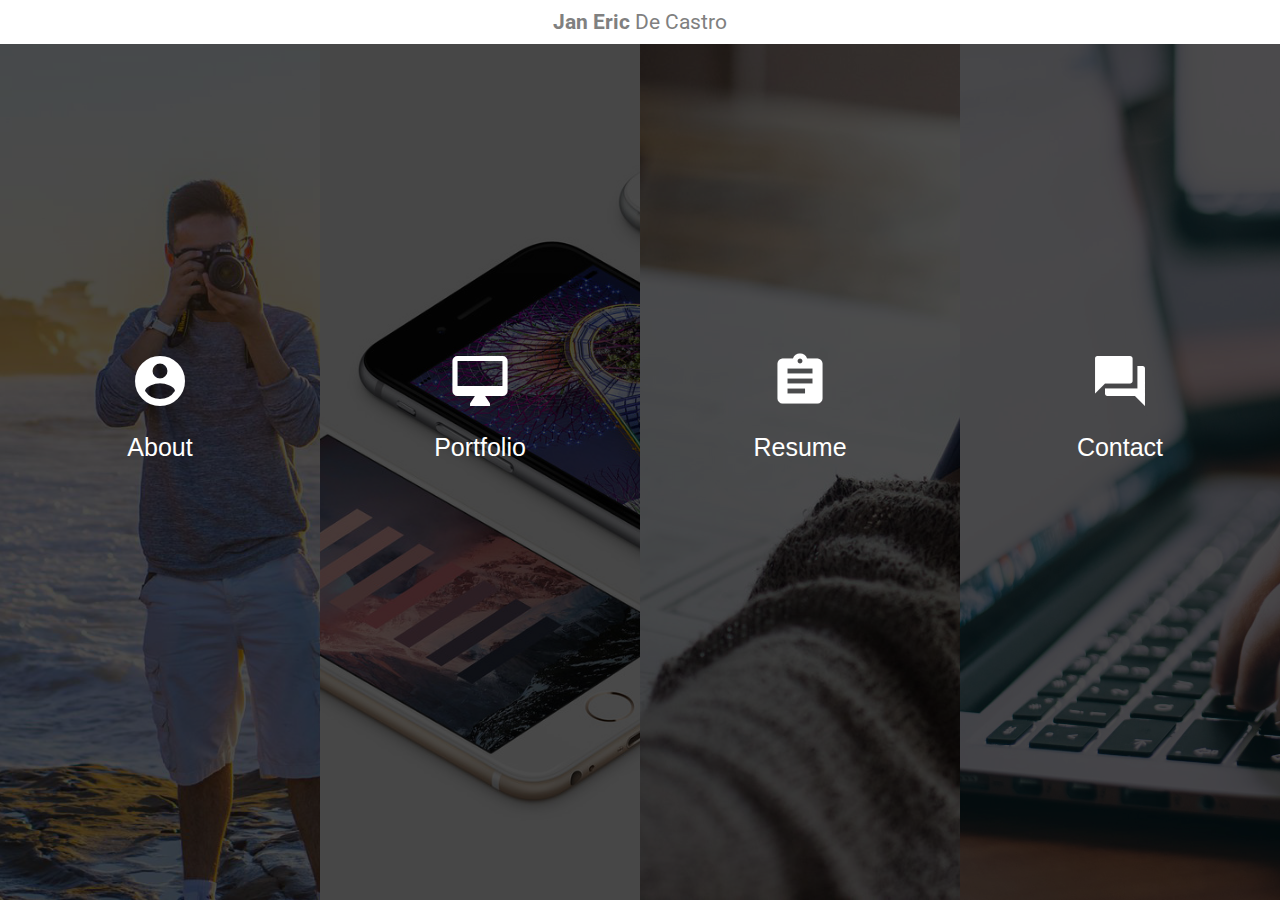
==== index.html @ d3edfbd3 "Change" ====
<!DOCTYPE html>
<html>
<head>
	<meta charset="utf-8">
	<meta name="viewport" content="width=device-width, initial-scale=1, maximum-scale=1, user-scalable=no">
	<meta http-equiv="x-ua-compatible" content="ie=edge">
	<meta name="description" content="This is a portfolio website for , a UX Designer currently pursuing a .">

	<meta name="keywords" content="Jan Eric De Castro UCSD Design User Interface User Experience Designer Researcher UX San Diego Human Computer Interaction HCI">
	
	<title>Jan Eric De Castro | Design Portoflio</title>

	<!-- Fonts -->
	<link href="https://fonts.googleapis.com/css?family=Roboto:400,500" rel="stylesheet">
	<link href="https://fonts.googleapis.com/icon?family=Material+Icons"
      rel="stylesheet">

	<!-- CSS -->
	<link rel="stylesheet" type="text/css" href="css/main.css">
	<link rel="stylesheet" type="text/css" href="css/responsive.css">

	<!-- JS -->
	 <script type="text/javascript" src="js/main.js">

	 </script>

</head>
<body>

	<div class="header-landing">

		<p class="name"> <span class="first-name"> Jan Eric </span> De Castro </p>
	</div>

	<div class="container">

		<!--1st Panel-->
		<div class="col-panel" id="col-1">
			<a href="about.html">
				<span class="panel-background"> 
					<i class="material-icons">account_circle</i>
					<p> About </p>
				</span>
				<div class="circle"> </div>
				<div class="message-panel">
					<p class="message" id="about-message">Get to know me</p>
				</div>
				<img src="img/profileImage.jpg"class="panelImage", >
			</a>
		</div>
		<!--2nd Panel-->
		<div class="col-panel" id="col-2">
			<a href="portfolio.html">
				<span class="panel-background"> 
					<i class="material-icons">desktop_mac</i>
					<p>Portfolio</p>
				</span>
				<div class="circle"> </div>
				<div class="message-panel">
					<p class="message" id="portfolio-message">Check out my recent works</p>
				</div>
				<img src="img/DaysOfUI.jpg" class="panelImage">
			</a>
		</div>
		<!--3rd Panel-->
		<div class="col-panel" id="col-3">
			<a href="resume.html">
				<span class="panel-background"> 
					<i class="material-icons">assignment</i>
					<p>Resume</p>
				</span>
				<div class="circle"> </div>
				<div class="message-panel">
					<p class="message" id="resume-message">My experiences</p>
				</div>
				<img src="img/resume.jpeg" class="panelImage">
			</a>
		</div>
		<!--4th Panel-->
		<div class="col-panel" id="col-4">
			<a href="contact.html">
				<span class="panel-background"> 
					<i class="material-icons">forum</i>
					<p> Contact </p> 
				</span>
				<div class="circle"> </div>
				<div class="message-panel">
					<p class="message" id="contact-message">Let's Chat!</p>
				</div>
				<img src="img/contact.jpeg" class="panelImage">
			</a>
		</div>

	</div>
</body>
</html>
---- css/main.css ----
* {
	margin: 0;
	padding: 0;
	box-sizing: border-box;
}

html {
	background-color: ;
	color: ;
	font-family: 'Roboto', sans-serif;
	font-size: ;
	font-weight: ;
	text-redering: optimizeLegibility;
}


/* -----------------------------*/
/*
/* Header
/*
/*------------------------------*/



.header-landing {
	display: inline-block;
	width: 100%;
	text-align: center;
	position: absolute;
	background-color: white;
	padding: 10px 0 10px;
	z-index: 99;
}

.name {
	display: inline-block;
	color: gray;
	font-size: 1.3em;
	vertical-align: center;
}

.first-name {
	font-weight: bold;
}


/* -----------------------------*/
/*
/* 4 panels
/*
/*------------------------------*/


.container {
	display: flex;
	flex-wrap: wrap;
	position: absolute;
	width: 100vw;
}

.col-panel {
	width: 25%;
	height: 100vh;
	overflow: hidden;
	/* position: absolute; */
	cursor: pointer; 
	display: inline-block;
	text-align: center;
}


.panel-background {
	position: absolute;
	color: #fff;
	font-size: 25px;
	width: 25%;
}

.material-icons {
	font-size: 60px;
}

span p{
	line-height: 60px;
	font-family: 'Roboto:500', sans-serif
}

.col-panel .panelImage {
	height: 100%;
	transition: all 0.4s ease-in;
	filter: brightness(0.3);
	position: relative;
	/*transform: scale(1.5);*/
}

.col-panel:hover .panelImage {
	transform: scale(1.1);
	transition: all 0.4s ease-in;
	filter: brightness(0.9);
}

/* Will make the panel scale up as well
.col-panel:hover {
	transform: scale(1.5);
	transition: all 0.4s ease-in;
}
*/

/* controls the location of the texts and icons */

#col-1 span{
	top: 39vh;
	z-index: 2;
}

#col-2 span{
	top: 39vh;
	z-index: 2;
}

#col-3 span{
	top: 39vh;
	z-index: 2;
}

#col-4 span{
	top: 39vh;
	z-index: 2;
}

.panelImage {
	height: 100%;
}

.circle {
	width: 100px;
	height: 100px;
	border-radius: 100px;
	background-color: red; /* or use this: #FB6965; */
	position: absolute;
	transform: scale(0.1);
	opacity: 0.5;
}

/* Will make the red circle zoom out when hovered */
.col-panel:hover .circle{
	z-index: 1;
	transition: transform 0.3s ease-in-out;
	transform: scale(1);
}

/* Controls the location of the red circles */
#col-1 .circle{
	top: calc(39vh - 20px);
	left: calc(12.5% - 50px);
}

#col-2 .circle{
	top: calc(39vh - 20px);
	left: calc(37.5% - 50px);
}

#col-3 .circle{
	top: calc(39vh - 20px);
	left: calc(62.5% - 50px);
}

#col-4 .circle{
	top: calc(39vh - 20px);
	left: calc(87.5% - 50px);
}

.message-panel {
	width: 25%;
	position: absolute;
	color: white;
	transform: scale(0.90);
	display: inline-block;
	text-align: center;
	font-size: 1.3em;
}


.col-panel:hover .message-panel {
	z-index: 1;
	transition: transform 0.3s ease-in-out;
	transform: scale(1);
}

/* Controls the location of the messages */
#col-1 .message-panel{
	top: calc(57vh);
}

#col-2 .message-panel{
	top: calc(57vh);
}

#col-3 .message-panel{
	top: calc(57vh);
}

#col-4 .message-panel{
	top: calc(57vh);
}
---- css/responsive.css ----
/* -----------------------------*/
/*
/* Index
/*
/*------------------------------*/

@media only screen and (max-width: 770px) {
	.header-landing {
		
	}

	.container {
		display: flex;
		flex-wrap: wrap;
		width: 100%;
	}
	.col-panel {
		width: 50%;
		height: 50vh;
	}

	#col-1 span {
		top: calc(12.5% + 50px); 
		z-index: 2;
		width: 50%;
}

	#col-2 span {
		top: calc(12.5% + 50px); 
		z-index: 2;
		width: 50%;
	} 

	#col-3 span {
		top: calc(62.5% + 50px); 
		z-index: 2;
		width: 50%;
	}
 
	#col-4 span {
		top: calc(62.5% + 50px); 
		z-index: 2;
		width: 50%;
	}

	.panelImage {
		height: 100%;
	}

	.circle {
		display: none;
	}

	.message-panel {
		display: none;
		}
	}
	

/* -----------------------------*/
/*
/* About
/*
/*------------------------------*/

@media only screen and (max-width: 770px) {
	.left {
		order: 2;
		width: 100%;
		overflow: auto;
	}

	.right {
		order: 1;
		width: 100%;
	}
}



/* -----------------------------*/
/*
/* Portfolio
/*
/*------------------------------*/

@media only screen and (max-width: 700px) {
	.navigation {
		position: absolute;
		z-index: 2;
		top: 5;
		right: 0;
		height: 0px;
		overflow: hidden;
	}

	.navigation--open {
		height: auto;
	}

	.navigation ul {
		margin: 0;
		padding: 0;
		list-style: none;
	}

	.navigation li {
		border-bottom: 1px solid black;
		display: list-item;
		padding: 1.5em 5em;
		background-color: white;
	}

	.navigation li:last-child {
		border-bottom: none;
	}

	.navigation a {
		display: block;
		color: white;
		text-decoration: none;
	}
	/*
	.navigation li:hover, 
	.navigation li:focus {
		background: #FB6965;
		color: white;
	}

	.navigation li:hover a{
		color: white;
	}
	*/

	.menu-toggle {
		padding: 1em;
		position: absolute;
		top: 1.5em;
		right: 2em;
		cursor: pointer;
	}

	.hamburger,
	.hamburger::before,
	.hamburger::after {
		content: '';
		display: block;
		background: grey;
		height: 5px;
		width: 2em;
		border-radius: 3px;
		transition: all ease-in-out 300ms;
	}

	.hamburger::before{
		transform: translateY(-7px);
	}

	.hamburger::after {
		transform: translateY(3px);
	}

	.open .hamburger {
		transform: rotate(45deg);
	}

	.open .hamburger::before {
		opacity: 0;
	}

	.open .hamburger::after {
		transform: translateY(-5px) rotate(-90deg);
	}
}

/* -----------------------------*/
/*
/* Contact
/*
/*------------------------------*/



/* -----------------------------*/
/*
/* Footer
/*
/*------------------------------*/
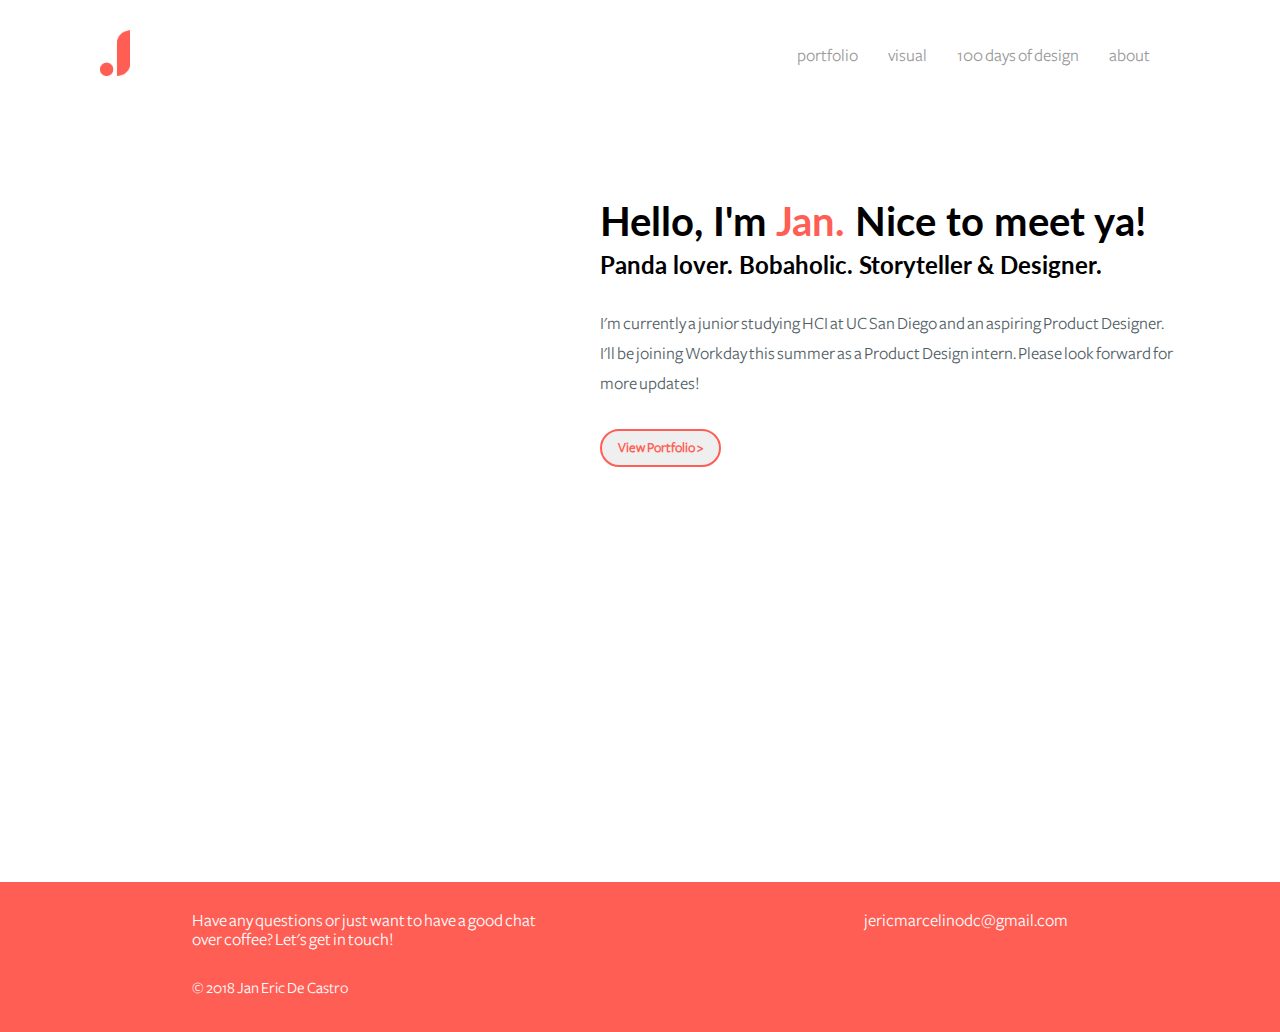
==== commit 66bf04c0: "complete update" ====
--- a/index.html
+++ b/index.html
@@ -1,146 +1,84 @@
 <!DOCTYPE html>
 <html>
 <head>
+	<title>Jan Eric De Castro</title>
 	<meta charset="utf-8">
-	<meta name="viewport" content="width=device-width, initial-scale=1, maximum-scale=1, user-scalable=no">
-	<meta http-equiv="x-ua-compatible" content="ie=edge">
-	<meta name="description" content="This is a portfolio website for , a UX Designer currently pursuing a .">
-
-	<meta name="keywords" content="Jan Eric De Castro UCSD Design User Interface User Experience Designer Researcher UX San Diego Human Computer Interaction HCI">
-	
-	<title>Jan Eric De Castro | Design Portoflio</title>
-
-	<!-- Fonts -->
-	<link href="https://fonts.googleapis.com/css?family=Roboto:400,500" rel="stylesheet">
-	<link href="https://fonts.googleapis.com/icon?family=Material+Icons"
-      rel="stylesheet">
+	<meta name="viewport" content="width=device-width, initial-scale=1.0">
 
 	<!-- CSS -->
 	<link rel="stylesheet" type="text/css" href="css/main.css">
-	<link rel="stylesheet" type="text/css" href="css/responsive.css">
+	<link rel="stylesheet" type="text/css" href="css/index.css">
+	<link href="https://fonts.googleapis.com/css?family=Lato" rel="stylesheet">
+	<link rel="stylesheet" href="https://use.fontawesome.com/releases/v5.0.13/css/all.css" integrity="sha384-DNOHZ68U8hZfKXOrtjWvjxusGo9WQnrNx2sqG0tfsghAvtVlRW3tvkXWZh58N9jp" crossorigin="anonymous">
 
-	<!-- JS -->
-	 <script type="text/javascript" src="js/main.js">
+	
 
-	 </script>
+
 
 </head>
 <body>
+	<div class="container">
+		
 
-	<div class="header-landing">
+		<header class="menu">
+			<img src="images/logo/logoJ.png">
+			<ul class="nav">
+				<a href="about.html">
+					<li class="nav-item">about</li>
+				</a>
+				<a href="100days.html">
+					<li class="nav-item">100 days of design</li>
+				</a>
+				<a href="">
+					<li class="nav-item">visual</li>
+				</a>
+				<a href="portfolio.html">
+					<li class="nav-item" id="portfolio">portfolio</li>
+				</a>
+			</ul>
+		</header>
 
-		<p class="name"> <span class="first-name"> Jan Eric </span> De Castro </p>
+		<div class="introduction">
+			<h1>Hello, I'm <span>Jan.</span> Nice to meet ya!</h1>
+			<h2>Panda lover. Bobaholic. Storyteller & Designer.</h2>
+			<p>I'm currently a junior studying HCI at UC San Diego and an aspiring Product Designer. I'll be joining Workday this summer as a Product Design intern. Please look forward for more updates!</p>
+			<a href="portfolio.html"><button><b>View Portfolio ></b></button></a>
+		</div>
+
+		
 	</div>
 
-	<div class="container">
-
-		<!--1st Panel-->
-		<div class="col-panel" id="col-1">
-			<a href="about.html">
-				<span class="panel-background"> 
-					<i class="material-icons">account_circle</i>
-					<p> About </p>
-				</span>
-				<div class="circle"> </div>
-				<div class="message-panel">
-					<p class="message" id="about-message">Get to know me</p>
-				</div>
-				<img src="img/profileImage.jpg"class="panelImage", >
-			</a>
-		</div>
-		<!--2nd Panel-->
-		<div class="col-panel" id="col-2">
-			<a href="portfolio.html">
-				<span class="panel-background"> 
-					<i class="material-icons">desktop_mac</i>
-					<p>Portfolio</p>
-				</span>
-				<div class="circle"> </div>
-				<div class="message-panel">
-					<p class="message" id="portfolio-message">Check out my recent works</p>
-				</div>
-				<img src="img/DaysOfUI.jpg" class="panelImage">
-			</a>
-		</div>
-		<!--3rd Panel-->
-		<div class="col-panel" id="col-3">
-			<a href="resume.html">
-				<span class="panel-background"> 
-					<i class="material-icons">assignment</i>
-					<p>Resume</p>
-				</span>
-				<div class="circle"> </div>
-				<div class="message-panel">
-					<p class="message" id="resume-message">My experiences</p>
-				</div>
-				<img src="img/resume.jpeg" class="panelImage">
-			</a>
-		</div>
-		<!--4th Panel-->
-		<div class="col-panel" id="col-4">
-			<a href="contact.html">
-				<span class="panel-background"> 
-					<i class="material-icons">forum</i>
-					<p> Contact </p> 
-				</span>
-				<div class="circle"> </div>
-				<div class="message-panel">
-					<p class="message" id="contact-message">Let's Chat!</p>
-				</div>
-				<img src="img/contact.jpeg" class="panelImage">
-			</a>
-		</div>
-
-	</div>
-</body>
-</html>
+	<footer>
+		<div class="footer-container">
+			<div id="left-footer">
+				<p>Have any questions or just want to have a good chat over coffee? Let's get in touch!</p>
 
 
+				<!-- <img src="images/logo/logoJWhite.png"> -->
+
+				<p id="copyright">&copy; 2018 Jan Eric De Castro </p>
+
+			</div>
+
+			<div id="middle-footer">
+				
+			</div>
 
 
+			<div id="right-footer">
+				<p id="email-footer">
 
+jericmarcelinodc@gmail.com</p>
+				<a href="https://www.linkedin.com/in/janericdecastro/"><i class="fab fa-linkedin-in"></i></a>
 
+				<a href="https://dribbble.com/haijan"><i class="fab fa-dribbble"></i></a>
 
+				<a href=""><i class="fab fa-medium-m"></i></a>
 
+				<a href=""><i class="fab fa-instagram"></i></a>
 
-
-
-
-
-
-
-
-
-
-
-
-
-
-
-
-
-
-
-
-
-
-
-
-
-
-
-
-
-
-
-
-
-
-
-
-
-
-
-
-
-
+			</div>
+		</div>
+	</footer>
+</body>
+</html>--- a/css/main.css
+++ b/css/main.css
@@ -7,236 +7,294 @@
 html {
 	background-color: ;
 	color: ;
-	font-family: 'Roboto', sans-serif;
+	font-family: 'Lato', sans-serif;
 	font-size: ;
 	font-weight: ;
 	text-redering: optimizeLegibility;
 }
 
-
-/* -----------------------------*/
-/*
-/* Header
-/*
-/*------------------------------*/
-
-
-
-.header-landing {
+p {
+	font-family: Freight;
+	color: #515e65;
+	font-size: 1.1em;
+}
+
+ol {
+	padding-left: 15px;
+}
+
+li {
+	font-family: Freight;
+	color: #515e65;
+	font-size: 1.1em;
+}
+
+a {
+	text-decoration: none;
+}
+
+
+
+
+ @font-face { font-family: Freight; src: url('../fonts/freight-sans-book.otf'); } 
+
+.container {
+	max-width: 1080px;
+	width: 90%;
+	margin: auto;
+	min-height: 100%;
+}
+
+/* Navigation */
+
+.menu {
+	margin-top: 30px;
+}
+
+.menu img {
+	float: left;
+	width: 30px;
+}
+
+.menu:hover {
+	cursor: pointer;
+}
+
+
+.nav {
+	padding-top: 17px;
+}
+
+.nav-item {
 	display: inline-block;
+	float: right;
+	margin-right: 30px;
+	color: #989899;
+	font-family: Freight;
+	transition: all .5s;
+}
+
+.nav-item:hover {
+	font-weight: 1000;
+	color: #FF5E55;
+}
+
+/* Hamburger Menu */
+
+.nav-ham-item {
+	margin-right: 30px;
+	color: #989899;
+	font-family: Freight;
+	transition: all .5s;
+}
+
+.nav-ham-item:hover {
+	font-weight: 1000;
+	color: #FF5E55;
+}
+
+/* Project */
+
+.project-title {
+	font-size: 3em;
+}
+
+.short-description {
+	margin-top: 40px;
+	border-bottom: solid 3px black;
+	padding-bottom: 40px;
+	font-family: Freight;
+	font-size: 1.5em;
+	color: #262c30;
+}
+
+.back-navigation {
+	margin-bottom: 30px;
+}
+
+.back-navigation span{
+	margin-left: 10px;
+	border-bottom: solid 1px;
+	padding-bottom: 3px;
+	width: 80px;
+}
+
+.back-navigation:hover {
+	color: #FF5E55;
+}
+
+
+/* Footer */
+
+footer {
 	width: 100%;
-	text-align: center;
-	position: absolute;
-	background-color: white;
-	padding: 10px 0 10px;
-	z-index: 99;
-}
-
-.name {
-	display: inline-block;
-	color: gray;
-	font-size: 1.3em;
-	vertical-align: center;
-}
-
-.first-name {
-	font-weight: bold;
-}
-
-
-/* -----------------------------*/
-/*
-/* 4 panels
-/*
-/*------------------------------*/
-
-
-.container {
+	background-color: #FF5E55;
+	clear: both;
+    position: relative;
+    z-index: 10;
+    height: 150px;
+    margin-top: -3em;
+}
+
+.footer-container {
+	width: 70%;
+	max-width: 1080px;
+	margin: auto;
+	padding-top: 30px;
+	color: white;
 	display: flex;
 	flex-wrap: wrap;
+	font-family: Freight;
+}
+
+.footer-container a {
+	color: white;
+	cursor: pointer;
+}
+
+#left-footer {
+	width: 40%;
+}
+
+#left-footer p {
+	color: white;
+}
+
+#left-footer img {
+	padding-top: 30px;
+	width: 50px;
+	margin: auto;
+}
+
+#copyright {
+	font-size: 1em;
+	margin-top: 30px;
+}
+
+#middle-footer {
+	width: 35%;
+}
+
+#right-footer {
+	width: 25%;
+}
+
+#right-footer p {
+	width: 60%;
+	color: white;
+}
+
+.fab {
+	font-size: 25px;
+	margin-top: 30px;
+	margin-right: 30px;
+	right: 0;
+}
+
+
+
+/* PROJECTS */
+
+
+.landing-img {
+	width: 100vw;
+	height: 85%;
+	background-color: red;
 	position: absolute;
-	width: 100vw;
-}
-
-.col-panel {
-	width: 25%;
-	height: 100vh;
-	overflow: hidden;
-	/* position: absolute; */
-	cursor: pointer; 
-	display: inline-block;
-	text-align: center;
-}
-
-
-.panel-background {
-	position: absolute;
-	color: #fff;
-	font-size: 25px;
-	width: 25%;
-}
-
-.material-icons {
-	font-size: 60px;
-}
-
-span p{
-	line-height: 60px;
-	font-family: 'Roboto:500', sans-serif
-}
-
-.col-panel .panelImage {
-	height: 100%;
-	transition: all 0.4s ease-in;
-	filter: brightness(0.3);
-	position: relative;
-	/*transform: scale(1.5);*/
-}
-
-.col-panel:hover .panelImage {
-	transform: scale(1.1);
-	transition: all 0.4s ease-in;
-	filter: brightness(0.9);
-}
-
-/* Will make the panel scale up as well
-.col-panel:hover {
-	transform: scale(1.5);
-	transition: all 0.4s ease-in;
-}
-*/
-
-/* controls the location of the texts and icons */
-
-#col-1 span{
-	top: 39vh;
-	z-index: 2;
-}
-
-#col-2 span{
-	top: 39vh;
-	z-index: 2;
-}
-
-#col-3 span{
-	top: 39vh;
-	z-index: 2;
-}
-
-#col-4 span{
-	top: 39vh;
-	z-index: 2;
-}
-
-.panelImage {
-	height: 100%;
-}
-
-.circle {
-	width: 100px;
-	height: 100px;
-	border-radius: 100px;
-	background-color: red; /* or use this: #FB6965; */
-	position: absolute;
-	transform: scale(0.1);
-	opacity: 0.5;
-}
-
-/* Will make the red circle zoom out when hovered */
-.col-panel:hover .circle{
-	z-index: 1;
-	transition: transform 0.3s ease-in-out;
-	transform: scale(1);
-}
-
-/* Controls the location of the red circles */
-#col-1 .circle{
-	top: calc(39vh - 20px);
-	left: calc(12.5% - 50px);
-}
-
-#col-2 .circle{
-	top: calc(39vh - 20px);
-	left: calc(37.5% - 50px);
-}
-
-#col-3 .circle{
-	top: calc(39vh - 20px);
-	left: calc(62.5% - 50px);
-}
-
-#col-4 .circle{
-	top: calc(39vh - 20px);
-	left: calc(87.5% - 50px);
-}
-
-.message-panel {
-	width: 25%;
-	position: absolute;
-	color: white;
-	transform: scale(0.90);
-	display: inline-block;
-	text-align: center;
-	font-size: 1.3em;
-}
-
-
-.col-panel:hover .message-panel {
-	z-index: 1;
-	transition: transform 0.3s ease-in-out;
-	transform: scale(1);
-}
-
-/* Controls the location of the messages */
-#col-1 .message-panel{
-	top: calc(57vh);
-}
-
-#col-2 .message-panel{
-	top: calc(57vh);
-}
-
-#col-3 .message-panel{
-	top: calc(57vh);
-}
-
-#col-4 .message-panel{
-	top: calc(57vh);
-}
-
-
-
-
-
-
-
-
-
-
-
-
-
-
-
-
-
-
-
-
-
-
-
-
-
-
-
-
-
-
-
-
-
-
-
-
-
+	left: 0;
+	bottom: 0;
+	background-size: cover;
+	background-position: center;
+}
+
+.backButton {
+	border: none;
+	cursor: pointer;
+	font-size: 14px;
+}
+
+.project-title {
+	margin-top: 20px;
+}
+
+.section-title {
+	color: #FF5E55;
+	margin-top: 75px;
+	padding-left: 15px;
+	border-left: 7px solid #FF5E55;
+}
+
+.subsection-title {
+	margin-top: 30px;
+	font-weight: 600;
+	color: #141414;
+}
+
+.content {
+	margin-top: 10px;
+}
+
+.listContent {
+	margin-top: 10px;
+	padding-left: 15px;
+}
+
+.overview-container {
+	display: flex;
+	flex-wrap: wrap;
+	text-align: justify;
+}
+
+#left-content {
+	width: 60%;
+}
+
+#right-content {
+	width: 40%;
+	padding-left: 30px;
+}
+
+.your-class {
+	width: 90%;
+	margin: auto;
+	margin-top: 30px;
+}
+
+.slick-arrow {
+	background-color: #FF5E55;
+	border-radius: 50%;
+}
+
+.singleImage {
+	width: 90%;
+	margin: auto;
+	margin-top: 30px;
+	display: block;
+}
+
+.endOfPage {
+	margin-top: 50px;
+}
+
+
+
+
+
+
+
+
+
+
+
+
+
+
+
+
+
+
+
+
+
+
+
--- a/css/index.css
+++ b/css/index.css
@@ -0,0 +1,43 @@
+.container {
+  height: 100vh;;
+}
+
+.introduction {
+  margin-left: 500px;
+  margin-top: 150px;
+}
+
+.introduction h1 {
+  font-size: 2.5em;
+}
+
+.introduction span {
+	color: #FF5E55;
+}
+
+.introduction h2 {
+  margin-top: 5px;
+}
+
+.introduction p {
+  margin-top: 30px;
+  line-height: 30px;
+} 
+
+.introduction button {
+  padding: 10px 16px 9px 16px;
+  font-family: Freight;
+  font-size: 14px;
+  color: #FF5E55;
+  /*background-color: #FF5E55;*/
+  border: solid 2px #FF5E55;
+  border-radius: 30px 30px 30px 30px;
+  margin-top: 30px;
+  cursor: pointer;
+}
+
+.introduction button:hover {
+  background-color: #FF5E55;
+  color: white;
+  transition: 0.3s;
+}
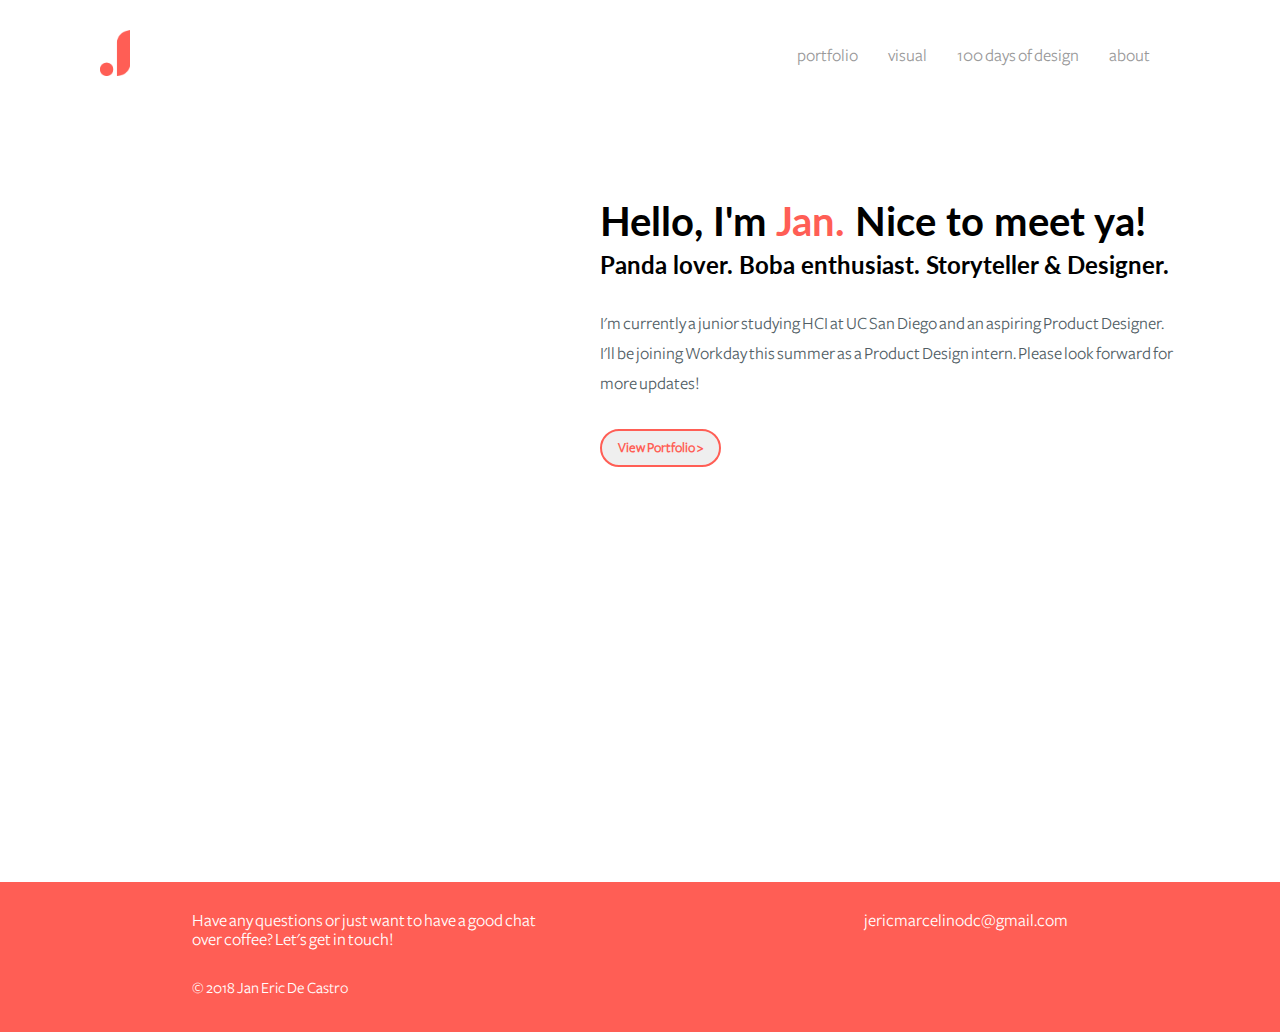
==== commit 9a67f5ea: "Update index.html" ====
--- a/index.html
+++ b/index.html
@@ -40,7 +40,7 @@
 
 		<div class="introduction">
 			<h1>Hello, I'm <span>Jan.</span> Nice to meet ya!</h1>
-			<h2>Panda lover. Bobaholic. Storyteller & Designer.</h2>
+			<h2>Panda lover. Boba enthusiast. Storyteller & Designer.</h2>
 			<p>I'm currently a junior studying HCI at UC San Diego and an aspiring Product Designer. I'll be joining Workday this summer as a Product Design intern. Please look forward for more updates!</p>
 			<a href="portfolio.html"><button><b>View Portfolio ></b></button></a>
 		</div>
@@ -81,4 +81,4 @@
 		</div>
 	</footer>
 </body>
-</html>+</html>
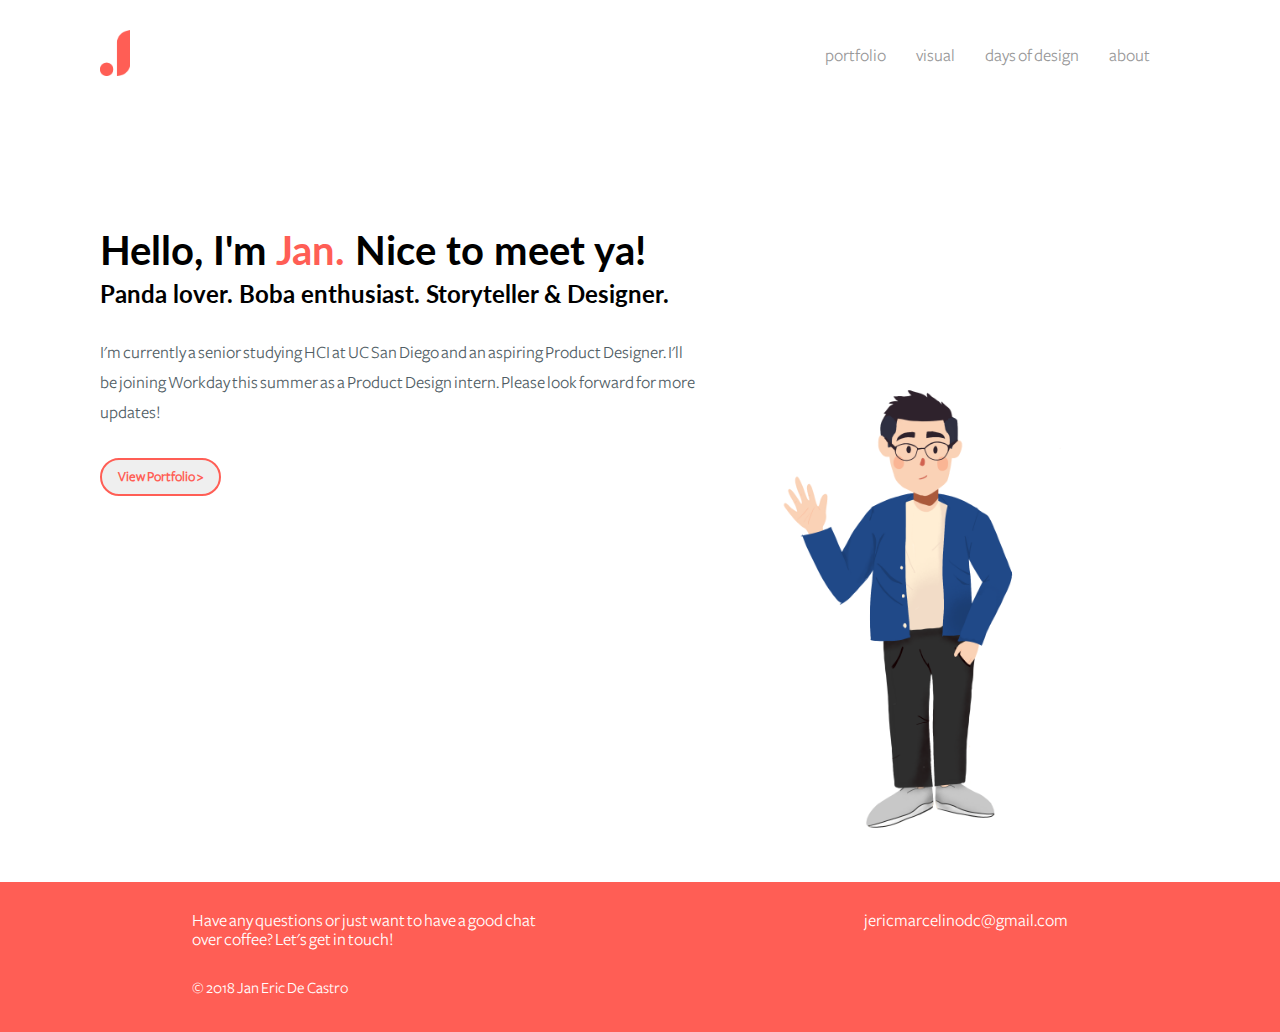
==== commit 75169bb7: "Update" ====
--- a/index.html
+++ b/index.html
@@ -27,7 +27,7 @@
 					<li class="nav-item">about</li>
 				</a>
 				<a href="100days.html">
-					<li class="nav-item">100 days of design</li>
+					<li class="nav-item">days of design</li>
 				</a>
 				<a href="">
 					<li class="nav-item">visual</li>
@@ -38,11 +38,21 @@
 			</ul>
 		</header>
 
-		<div class="introduction">
-			<h1>Hello, I'm <span>Jan.</span> Nice to meet ya!</h1>
-			<h2>Panda lover. Boba enthusiast. Storyteller & Designer.</h2>
-			<p>I'm currently a junior studying HCI at UC San Diego and an aspiring Product Designer. I'll be joining Workday this summer as a Product Design intern. Please look forward for more updates!</p>
-			<a href="portfolio.html"><button><b>View Portfolio ></b></button></a>
+		<div class="flex-container">
+
+
+			<div class="introduction">
+				<h1>Hello, I'm <span>Jan.</span> Nice to meet ya!</h1>
+				<h2>Panda lover. Boba enthusiast. Storyteller & Designer.</h2>
+				<p>I'm currently a senior studying HCI at UC San Diego and an aspiring Product Designer. I'll be joining Workday this summer as a Product Design intern. Please look forward for more updates!</p>
+				<a href="portfolio.html"><button><b>View Portfolio ></b></button></a>
+			</div>
+
+			<div class="intro-pic">
+				<img src="images/minijan.png">
+			</div>
+
+
 		</div>
 
 		
--- a/css/main.css
+++ b/css/main.css
@@ -272,6 +272,7 @@
 	display: block;
 }
 
+
 .endOfPage {
 	margin-top: 50px;
 }
--- a/css/index.css
+++ b/css/index.css
@@ -2,9 +2,21 @@
   height: 100vh;;
 }
 
+.flex-container {
+  display: flex;
+  flex-wrap: wrap;
+  width: 100%;
+}
+
+.intro-pic img {
+  width: 350px;
+  margin-top: 300px;
+  margin-left: 50px;
+}
+
 .introduction {
-  margin-left: 500px;
   margin-top: 150px;
+  width: 600px;
 }
 
 .introduction h1 {
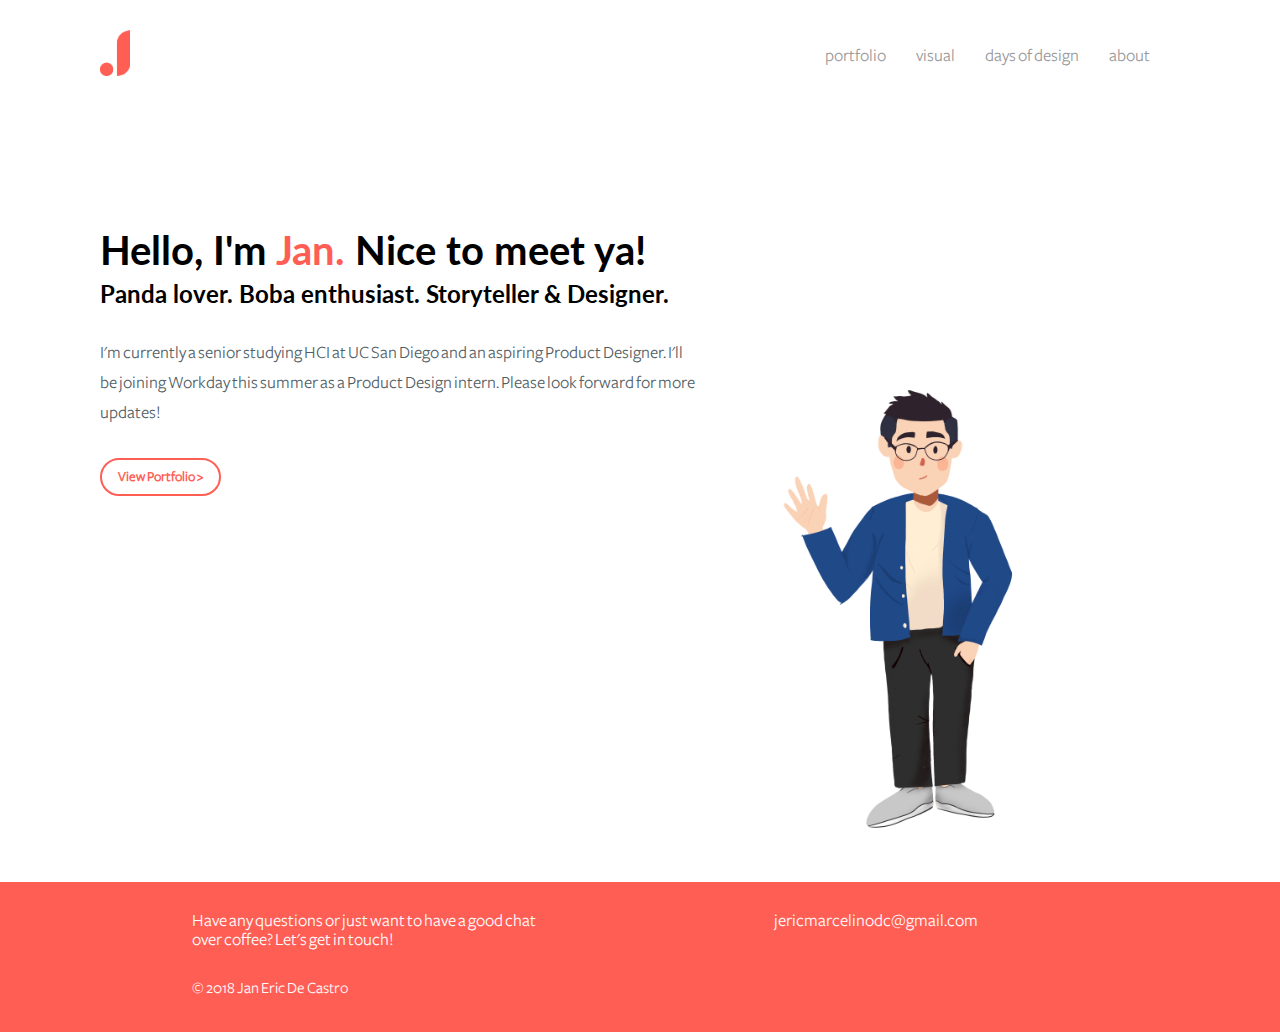
==== commit d7b73143: "responsive" ====
--- a/index.html
+++ b/index.html
@@ -8,6 +8,7 @@
 	<!-- CSS -->
 	<link rel="stylesheet" type="text/css" href="css/main.css">
 	<link rel="stylesheet" type="text/css" href="css/index.css">
+	<link rel="stylesheet" type="text/css" href="css/responsive.css">
 	<link href="https://fonts.googleapis.com/css?family=Lato" rel="stylesheet">
 	<link rel="stylesheet" href="https://use.fontawesome.com/releases/v5.0.13/css/all.css" integrity="sha384-DNOHZ68U8hZfKXOrtjWvjxusGo9WQnrNx2sqG0tfsghAvtVlRW3tvkXWZh58N9jp" crossorigin="anonymous">
 
--- a/css/main.css
+++ b/css/main.css
@@ -172,11 +172,11 @@
 }
 
 #middle-footer {
+	width: 25%;
+}
+
+#right-footer {
 	width: 35%;
-}
-
-#right-footer {
-	width: 25%;
 }
 
 #right-footer p {
@@ -211,6 +211,7 @@
 	border: none;
 	cursor: pointer;
 	font-size: 14px;
+	background-color: white;
 }
 
 .project-title {
--- a/css/index.css
+++ b/css/index.css
@@ -46,6 +46,7 @@
   border-radius: 30px 30px 30px 30px;
   margin-top: 30px;
   cursor: pointer;
+  background-color: white;
 }
 
 .introduction button:hover {
--- a/css/responsive.css
+++ b/css/responsive.css
@@ -0,0 +1,60 @@
+
+
+/**** PORTFOLIO RESPONSIVE CSS ****/
+
+@media only screen and (max-width: 900px) {
+	.project-left {
+		order: 2;
+		width: 100%;
+		margin-top: 0px;
+		border: 1px solid #adadad;
+		border-top: none;
+		margin-left: 5%;
+		margin-right: 5%;
+		height: 300px;
+		text-align: center;
+	}
+
+	.project-left h1 {
+		font-size: 5em;
+	}
+
+	.project-left p {
+		width: 100%;
+	}
+
+    .project-right {
+        width: 100%;
+        order: 1;
+    }
+
+    #left-footer {
+    	width: 100%;
+    }
+
+    #middle-footer {
+    	width: 0%;
+    }
+
+    #right-footer {
+    	display: none;
+    }
+}
+
+@media only screen and (max-width: 430px) {
+	.project-right {
+		height: 300px;
+	}
+
+	#left-footer {
+		width: 100%;
+	}
+
+	#middle-footer {
+		width: 0%;
+	}
+
+	#right-footer {
+		display: none;
+	}
+}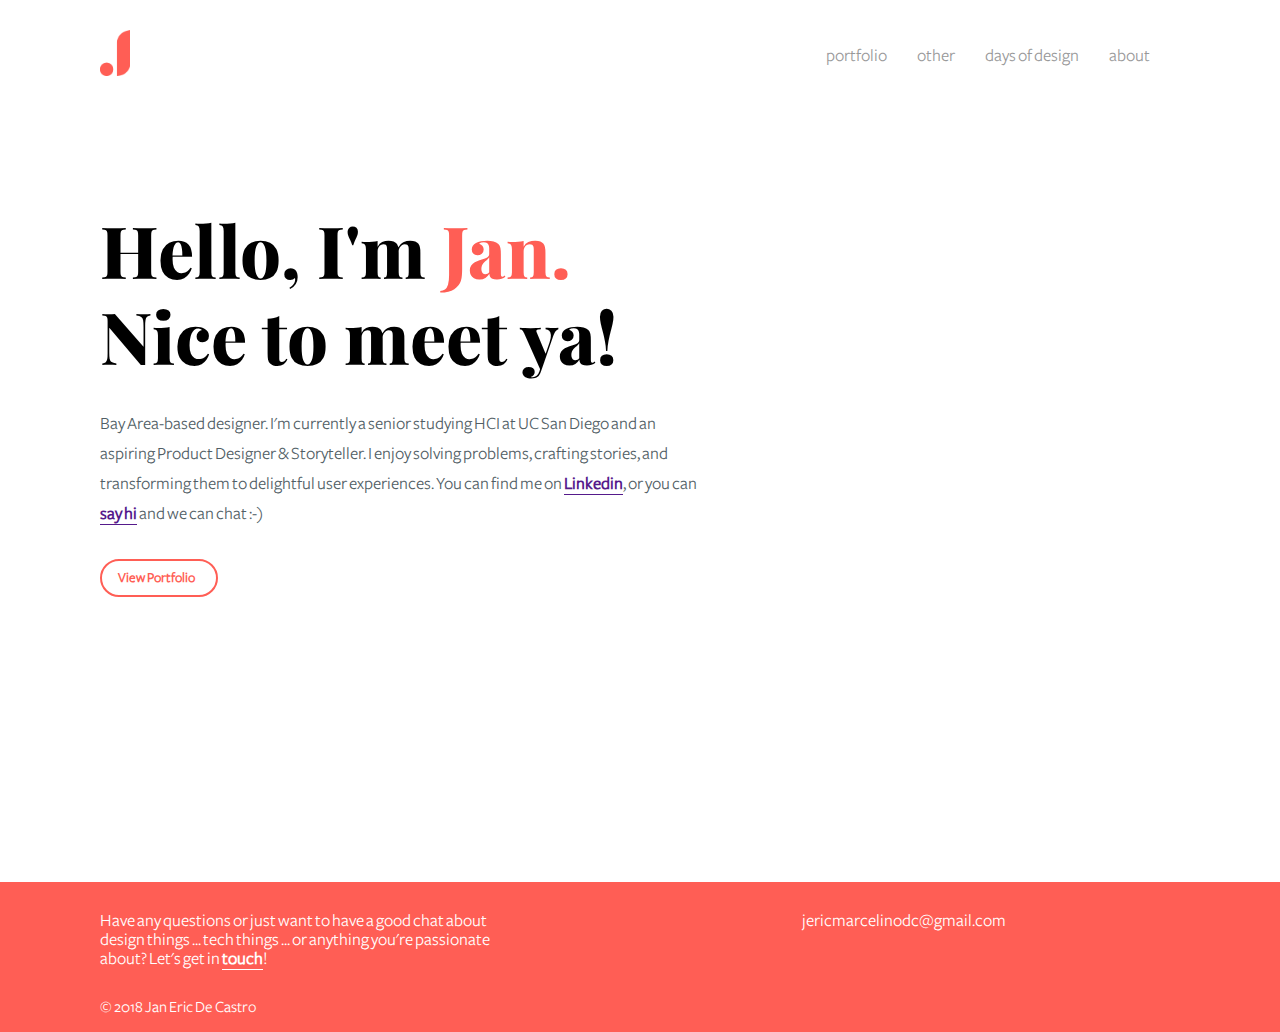
==== commit 4ed66d33: "changes" ====
--- a/index.html
+++ b/index.html
@@ -31,7 +31,7 @@
 					<li class="nav-item">days of design</li>
 				</a>
 				<a href="">
-					<li class="nav-item">visual</li>
+					<li class="nav-item">other</li>
 				</a>
 				<a href="portfolio.html">
 					<li class="nav-item" id="portfolio">portfolio</li>
@@ -44,13 +44,11 @@
 
 			<div class="introduction">
 				<h1>Hello, I'm <span>Jan.</span> Nice to meet ya!</h1>
-				<h2>Panda lover. Boba enthusiast. Storyteller & Designer.</h2>
-				<p>I'm currently a senior studying HCI at UC San Diego and an aspiring Product Designer. I'll be joining Workday this summer as a Product Design intern. Please look forward for more updates!</p>
-				<a href="portfolio.html"><button><b>View Portfolio ></b></button></a>
+				<p>Bay Area-based designer. I'm currently a senior studying HCI at UC San Diego and an aspiring Product Designer & Storyteller. I enjoy solving problems, crafting stories, and transforming them to delightful user experiences. You can find me on <a href=""><b class="underline">Linkedin</b></a>, or you can <a href=""><b class="underline">say hi</b></a> and we can chat :-)</p>
+				<a href="portfolio.html" ><button><b>View Portfolio</b> <i class="fas fa-chevron-right"></i></button></a>
 			</div>
-
 			<div class="intro-pic">
-				<img src="images/minijan.png">
+				<!-- <img src="images/minijan.png"> -->
 			</div>
 
 
@@ -62,7 +60,7 @@
 	<footer>
 		<div class="footer-container">
 			<div id="left-footer">
-				<p>Have any questions or just want to have a good chat over coffee? Let's get in touch!</p>
+				<p>Have any questions or just want to have a good chat about design things ... tech things ... or anything you're passionate about? Let's get in <a href="https://www.linkedin.com/in/janericdecastro/" target="_blank"><b class="underline">touch</b>!</a></p>
 
 
 				<!-- <img src="images/logo/logoJWhite.png"> -->
@@ -80,13 +78,13 @@
 				<p id="email-footer">
 
 jericmarcelinodc@gmail.com</p>
-				<a href="https://www.linkedin.com/in/janericdecastro/"><i class="fab fa-linkedin-in"></i></a>
+				<a href="https://www.linkedin.com/in/janericdecastro/" target="_blank"><i class="fab fa-linkedin-in" ></i></a>
 
-				<a href="https://dribbble.com/haijan"><i class="fab fa-dribbble"></i></a>
+				<a href="https://dribbble.com/haijan" target="_blank"><i class="fab fa-dribbble"></i></a>
 
-				<a href=""><i class="fab fa-medium-m"></i></a>
+				<a href="" target="_blank"><i class="fab fa-medium-m" ></i></a>
 
-				<a href=""><i class="fab fa-instagram"></i></a>
+				<a href="" target="_blank"><i class="fab fa-instagram"></i></a>
 
 			</div>
 		</div>
--- a/css/main.css
+++ b/css/main.css
@@ -11,6 +11,12 @@
 	font-size: ;
 	font-weight: ;
 	text-redering: optimizeLegibility;
+}
+
+a
+{
+target-name: new;
+target-new: tab;
 }
 
 p {
@@ -137,7 +143,7 @@
 }
 
 .footer-container {
-	width: 70%;
+	width: 90%;
 	max-width: 1080px;
 	margin: auto;
 	padding-top: 30px;
@@ -278,25 +284,30 @@
 	margin-top: 50px;
 }
 
-
-
-
-
-
-
-
-
-
-
-
-
-
-
-
-
-
-
-
-
-
-
+.underline {
+	border-bottom: 0.5px solid;
+	padding-bottom: 1px;
+}
+
+
+
+
+
+
+
+
+
+
+
+
+
+
+
+
+
+
+
+
+
+
+
--- a/css/index.css
+++ b/css/index.css
@@ -1,3 +1,20 @@
+@import url('https://fonts.googleapis.com/css?family=Droid+Sans');
+@import url('https://fonts.googleapis.com/css?family=Playfair+Display:900');
+
+@font-face {
+  font-family: 'Acta';
+  src: url('fonts/Acta-Black.otf') format('truetype');
+  font-weight: normal;
+  font-style: normal;
+}
+
+@font-face {
+  font-family: 'NotoSansCJKjp';
+  src: url('fonts/NotoSansCJKjp-Black.otf') format('truetype');
+  font-weight: normal;
+  font-style: normal;
+}
+
 .container {
   height: 100vh;;
 }
@@ -15,20 +32,36 @@
 }
 
 .introduction {
-  margin-top: 150px;
+  margin-top: 130px;
   width: 600px;
 }
 
 .introduction h1 {
-  font-size: 2.5em;
+  font-size: 4.5em;
+  line-height: 1.2;
+  font-family: "Quarto A", "Quarto B",
+               "Playfair Display",
+               "Droid Sans Pros Pro",
+               -apple-system,
+               "BlinkMacSystemFont",
+               "Segoe UI",
+               "Roboto",
+               "Oxygen",
+               "Ubuntu",
+               "Cantarell",
+               "Open Sans",
+               "Helvetica Neue",
+               sans-serif;
+  font-style: normal;
+  font-weight: 800;
+}
+
+i {
+  padding-left: 5px;
 }
 
 .introduction span {
 	color: #FF5E55;
-}
-
-.introduction h2 {
-  margin-top: 5px;
 }
 
 .introduction p {
--- a/css/responsive.css
+++ b/css/responsive.css
@@ -57,4 +57,10 @@
 	#right-footer {
 		display: none;
 	}
+
+	.content-container {
+		width: 90%;
+	}
+
+
 }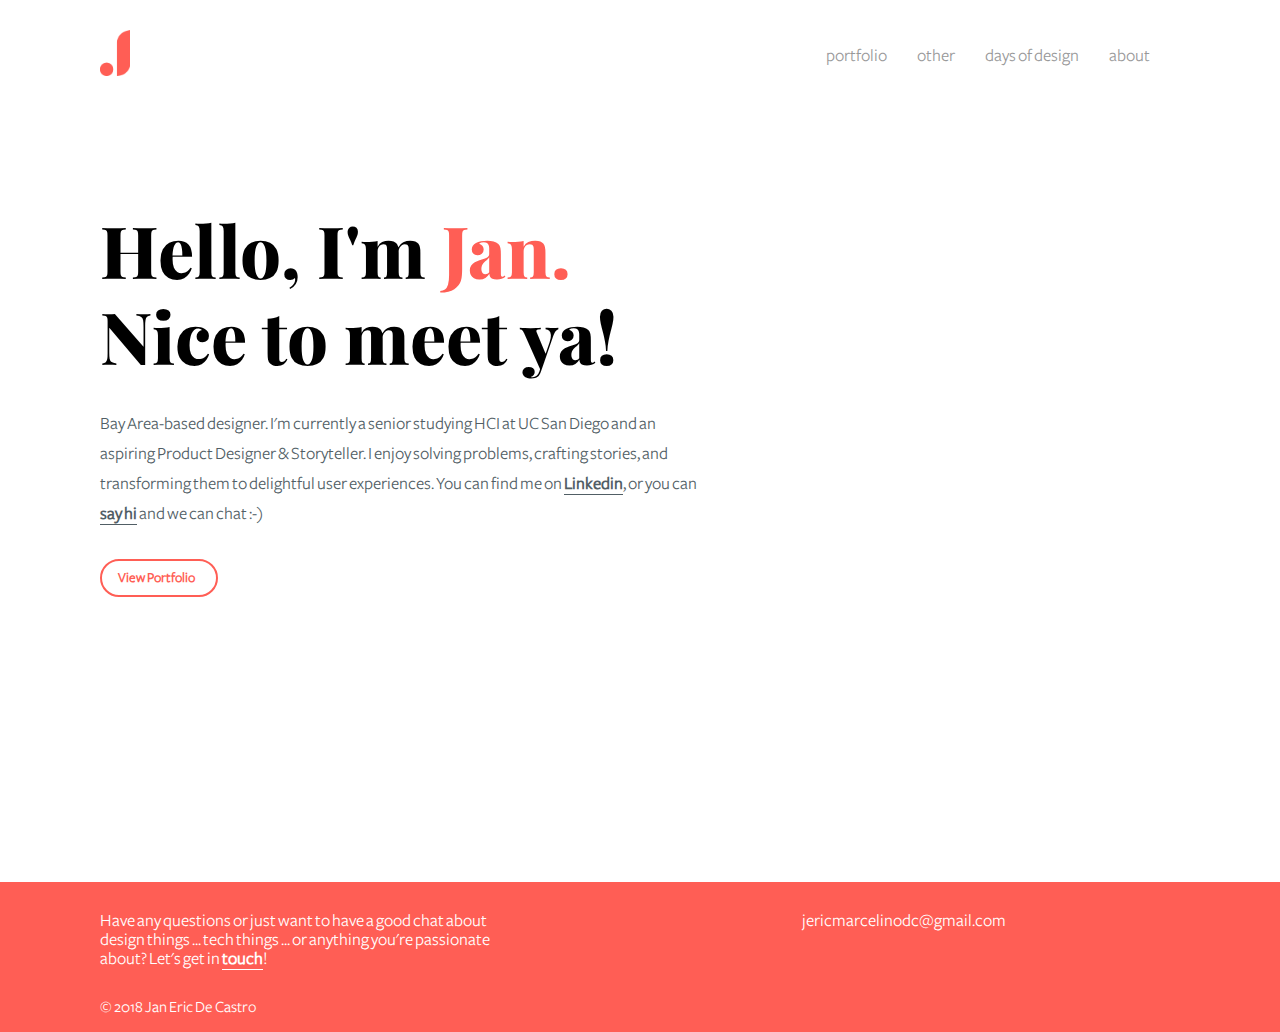
==== commit 07512336: "update" ====
--- a/index.html
+++ b/index.html
@@ -44,7 +44,7 @@
 
 			<div class="introduction">
 				<h1>Hello, I'm <span>Jan.</span> Nice to meet ya!</h1>
-				<p>Bay Area-based designer. I'm currently a senior studying HCI at UC San Diego and an aspiring Product Designer & Storyteller. I enjoy solving problems, crafting stories, and transforming them to delightful user experiences. You can find me on <a href=""><b class="underline">Linkedin</b></a>, or you can <a href=""><b class="underline">say hi</b></a> and we can chat :-)</p>
+				<p>Bay Area-based designer. I'm currently a senior studying HCI at UC San Diego and an aspiring Product Designer & Storyteller. I enjoy solving problems, crafting stories, and transforming them to delightful user experiences. You can find me on <a href="https://www.linkedin.com/in/janericdecastro/" target="_blank"><b class="underline">Linkedin</b></a>, or you can <a href="" target="_blank"><b class="underline">say hi</b></a> and we can chat :-)</p>
 				<a href="portfolio.html" ><button><b>View Portfolio</b> <i class="fas fa-chevron-right"></i></button></a>
 			</div>
 			<div class="intro-pic">
--- a/css/index.css
+++ b/css/index.css
@@ -69,6 +69,10 @@
   line-height: 30px;
 } 
 
+.introduction a {
+  color: #515e65;
+}
+
 .introduction button {
   padding: 10px 16px 9px 16px;
   font-family: Freight;
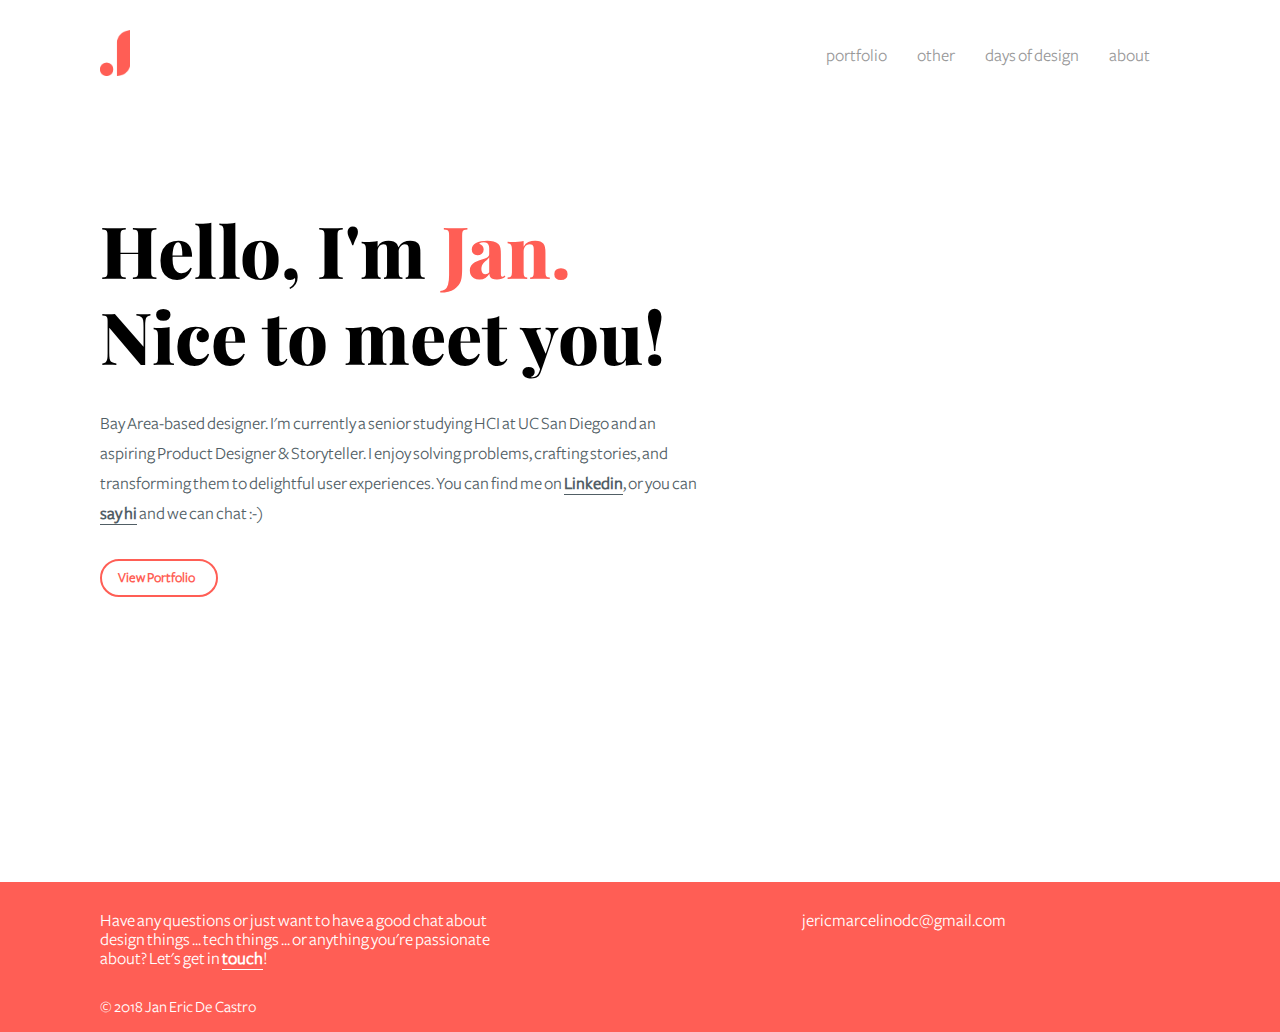
==== commit d39d23dd: "update" ====
--- a/index.html
+++ b/index.html
@@ -43,7 +43,7 @@
 
 
 			<div class="introduction">
-				<h1>Hello, I'm <span>Jan.</span> Nice to meet ya!</h1>
+				<h1>Hello, I'm <span>Jan.</span> Nice to meet you!</h1> <!-- Hi there, I'm Jan. -->
 				<p>Bay Area-based designer. I'm currently a senior studying HCI at UC San Diego and an aspiring Product Designer & Storyteller. I enjoy solving problems, crafting stories, and transforming them to delightful user experiences. You can find me on <a href="https://www.linkedin.com/in/janericdecastro/" target="_blank"><b class="underline">Linkedin</b></a>, or you can <a href="" target="_blank"><b class="underline">say hi</b></a> and we can chat :-)</p>
 				<a href="portfolio.html" ><button><b>View Portfolio</b> <i class="fas fa-chevron-right"></i></button></a>
 			</div>
--- a/css/main.css
+++ b/css/main.css
@@ -11,12 +11,6 @@
 	font-size: ;
 	font-weight: ;
 	text-redering: optimizeLegibility;
-}
-
-a
-{
-target-name: new;
-target-new: tab;
 }
 
 p {
@@ -289,25 +283,127 @@
 	padding-bottom: 1px;
 }
 
-
-
-
-
-
-
-
-
-
-
-
-
-
-
-
-
-
-
-
-
-
-
+/* Hamburger Menu */
+
+/*
+ * Just a quick hamburger
+ */
+#menuToggle span
+{
+  display: block;
+  width: 33px;
+  height: 4px;
+  margin-bottom: 5px;
+  position: relative;
+  
+  background: #515e65;
+  border-radius: 3px;
+  z-index: 1;
+  
+  transform-origin: 4px 0px;
+  
+  transition: transform 0.5s cubic-bezier(0.77,0.2,0.05,1.0),
+              background 0.5s cubic-bezier(0.77,0.2,0.05,1.0),
+              opacity 0.55s ease;
+}
+
+#menuToggle span:first-child
+{
+  transform-origin: 0% 0%;
+}
+
+#menuToggle span:nth-last-child(2)
+{
+  transform-origin: 0% 100%;
+}
+
+/* 
+ * Transform all the slices of hamburger
+ * into a crossmark.
+ */
+#menuToggle input:checked ~ span
+{
+  opacity: 1;
+  transform: rotate(45deg) translate(-2px, -1px);
+  background: #232323;
+}
+
+/*
+ * But let's hide the middle one.
+ */
+#menuToggle input:checked ~ span:nth-last-child(3)
+{
+  opacity: 0;
+  transform: rotate(0deg) scale(0.2, 0.2);
+}
+
+/*
+ * Ohyeah and the last one should go the other direction
+ */
+#menuToggle input:checked ~ span:nth-last-child(2)
+{
+  opacity: 1;
+  transform: rotate(-45deg) translate(0, -1px);
+}
+
+/*
+ * Make this absolute positioned
+ * at the top left of the screen
+ */
+#menu
+{
+  position: absolute;
+  width: 300px;
+  height: 100vh;
+  margin: -70px 0 0 0;
+  padding: 50px;
+  padding-top: 75px;
+  right: -100px;
+  background: white;
+  list-style-type: none;
+  -webkit-font-smoothing: antialiased;
+  /* to stop flickering of text in safari */
+  
+  transform-origin: 0% 0%;
+  transform: translate(100%, 0);
+  
+  transition: transform 0.5s cubic-bezier(0.77,0.2,0.05,1.0);
+}
+
+#menu li
+{
+  padding: 10px 0;
+  font-size: 22px;
+  transition: all .5s;
+}
+
+/*
+ * And let's fade it in from the left
+ */
+#menuToggle input:checked ~ ul
+{
+  transform: scale(1.0, 1.0);
+  opacity: 1;
+}
+
+
+
+
+
+
+
+
+
+
+
+
+
+
+
+
+
+
+
+
+
+
